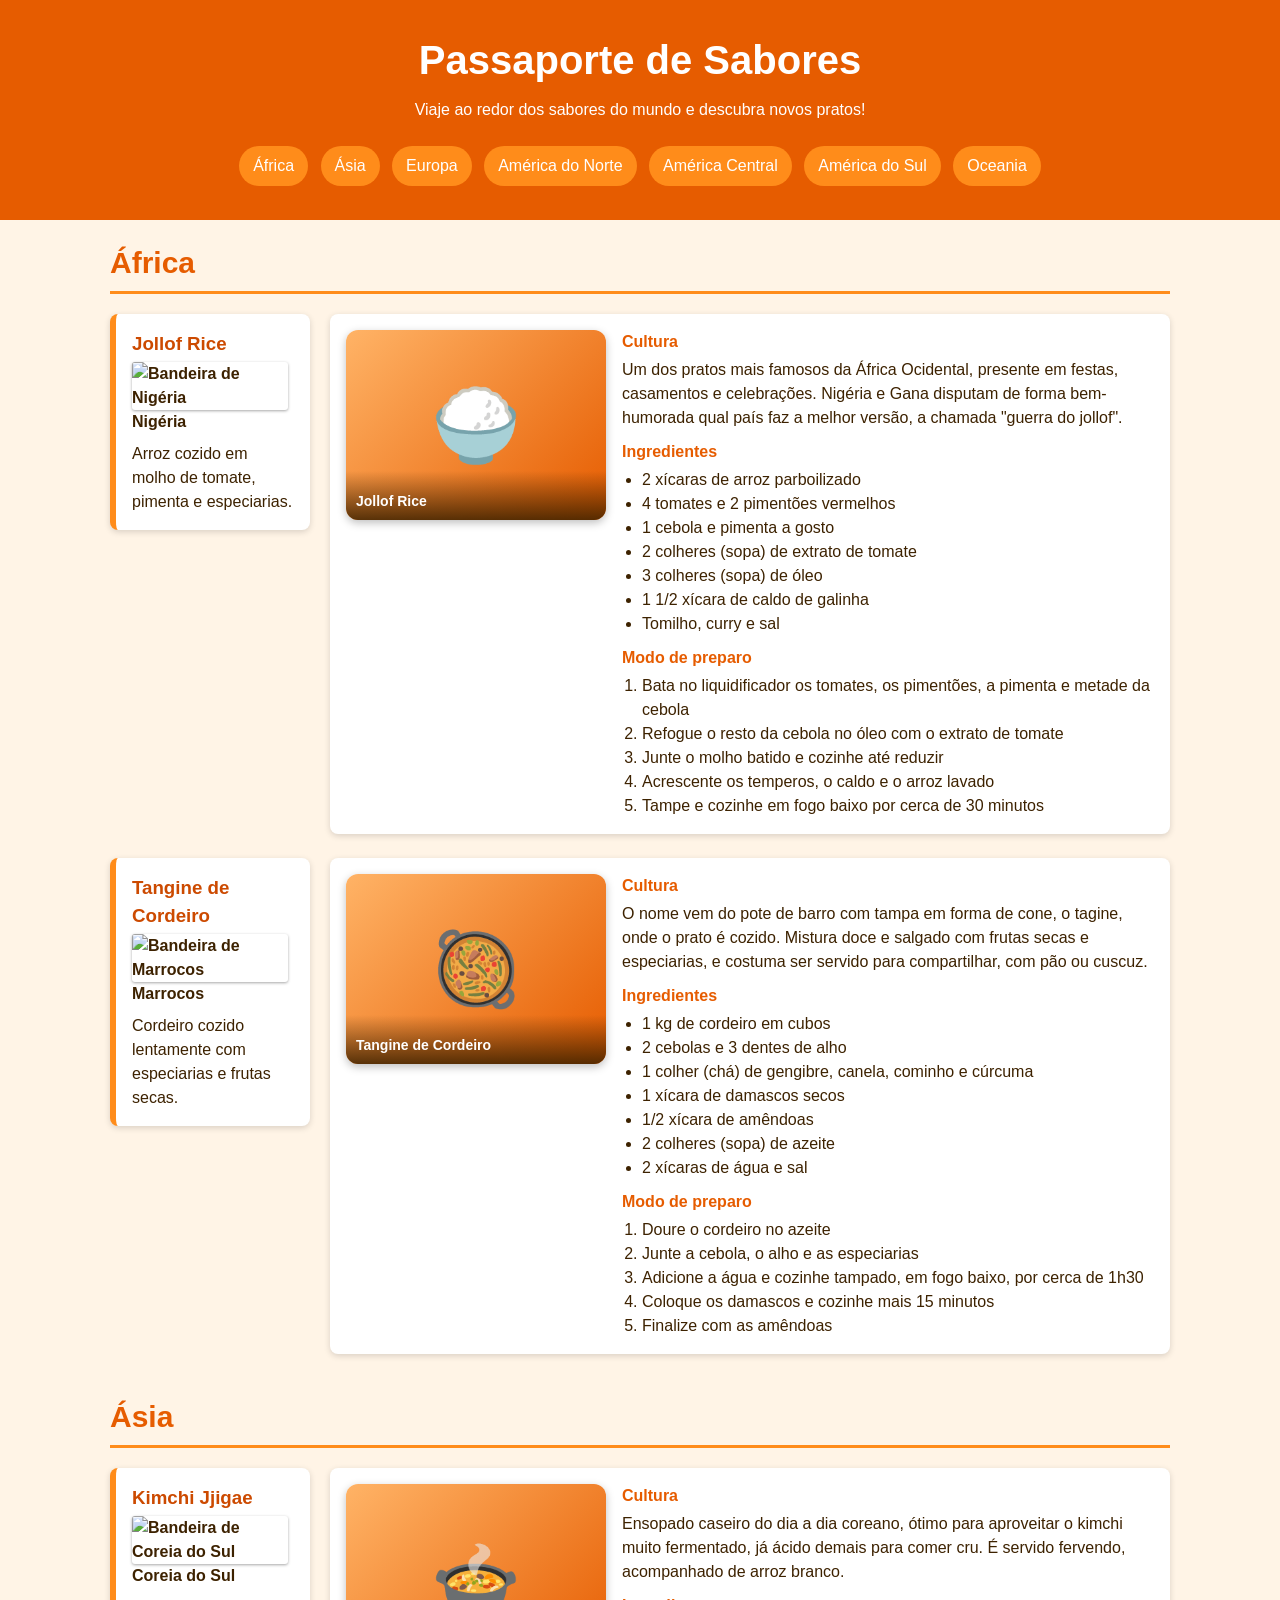
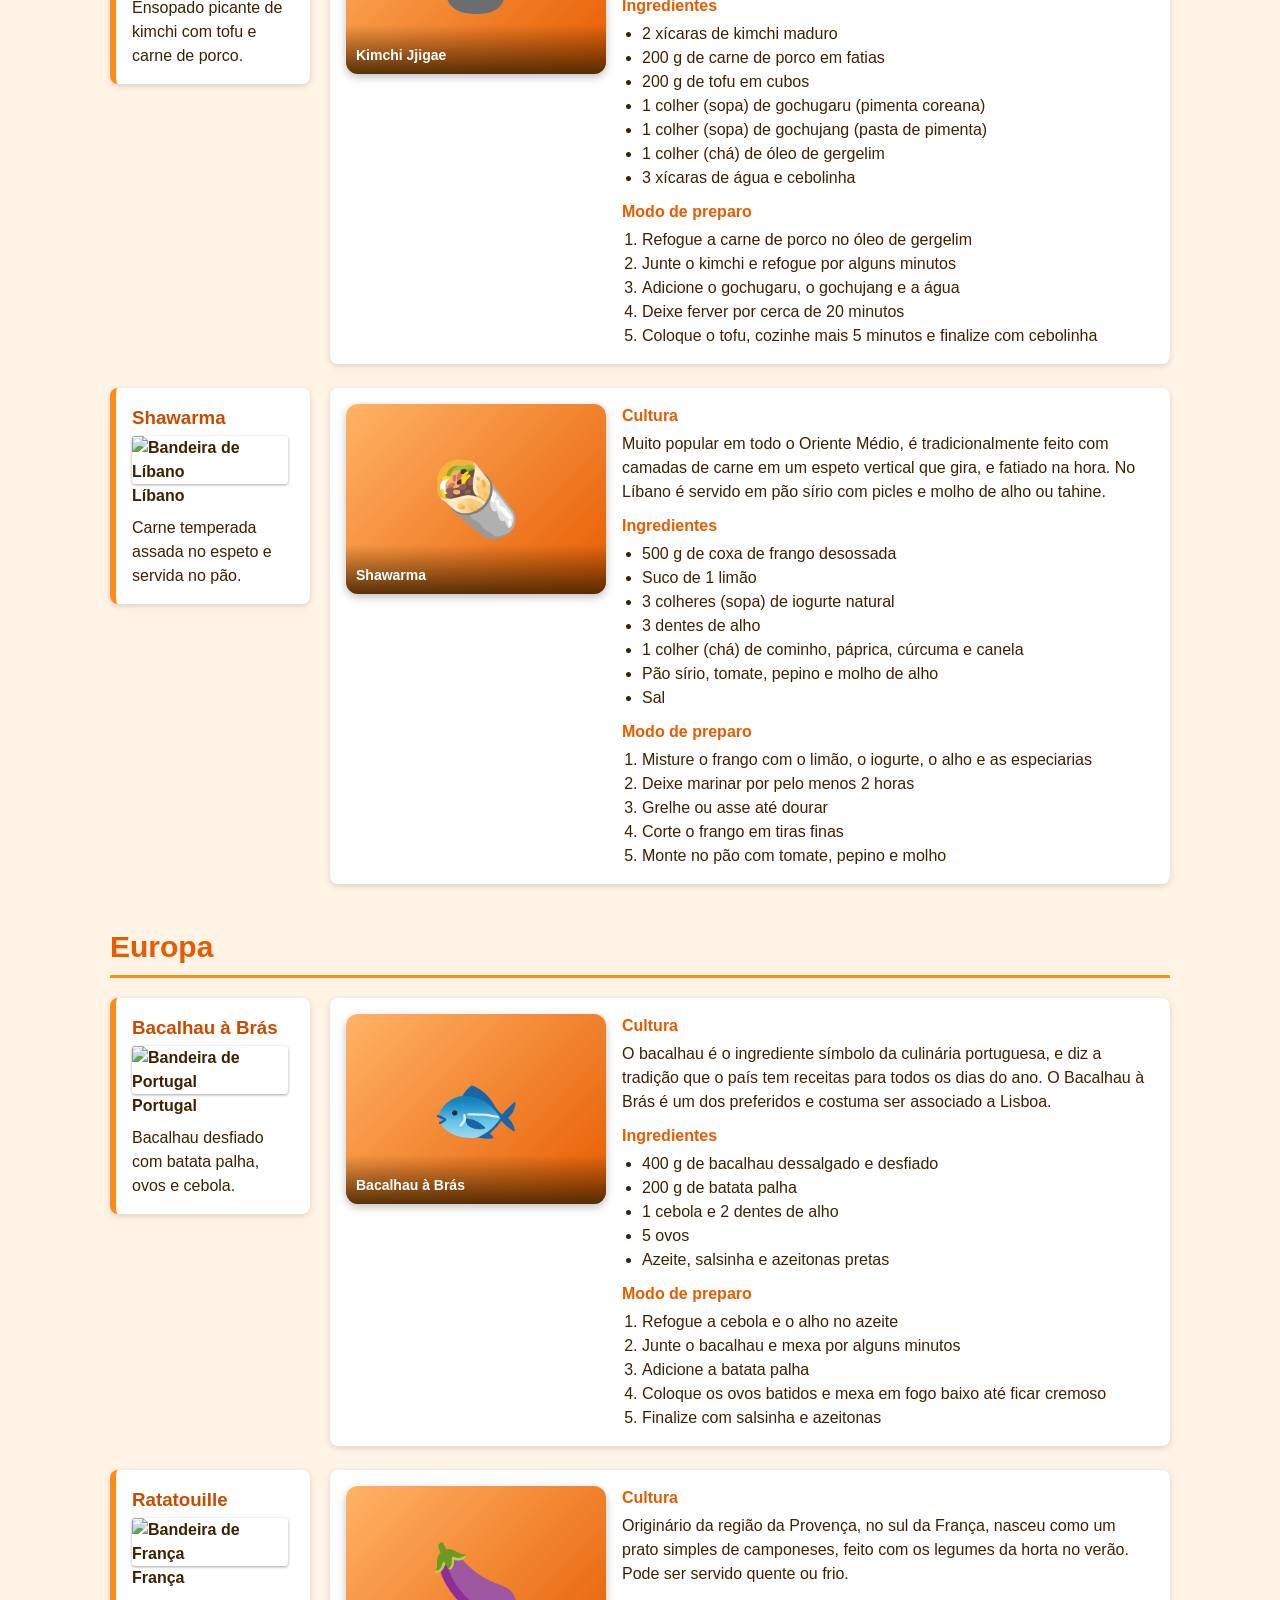
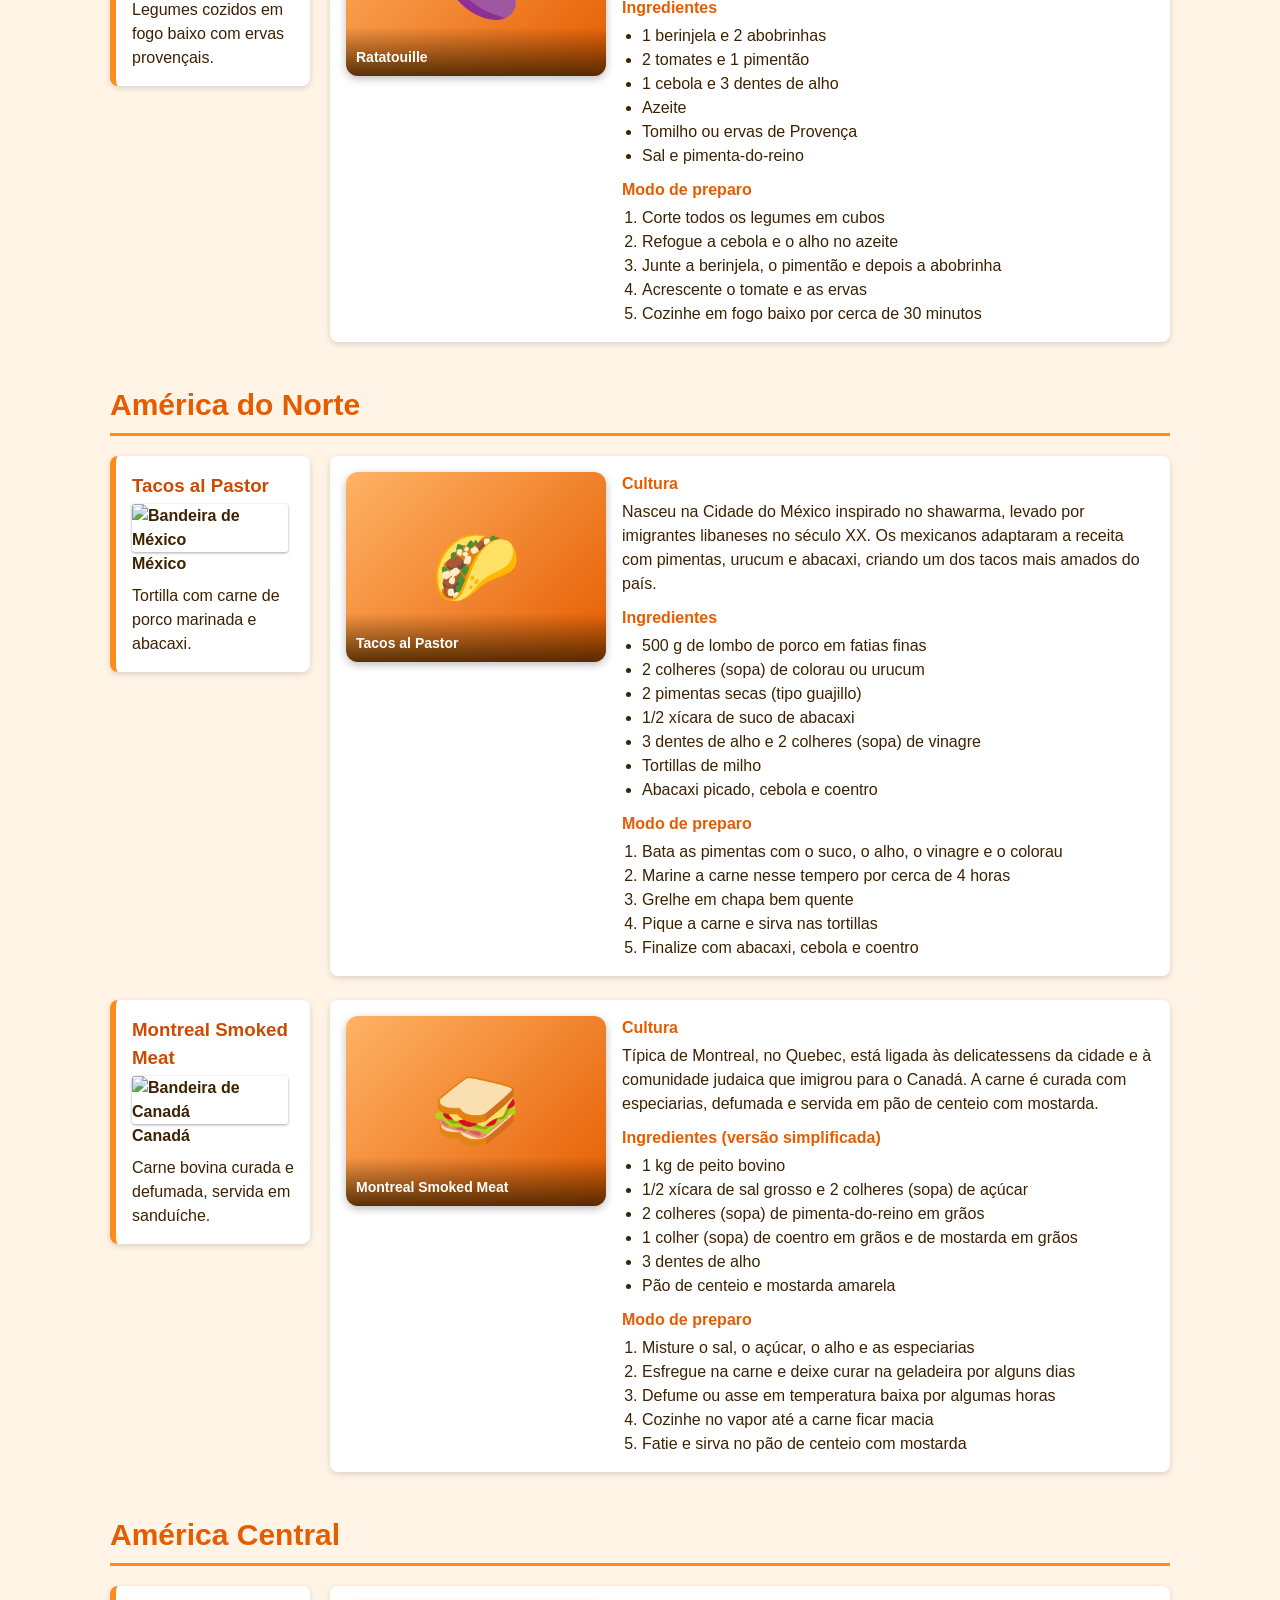
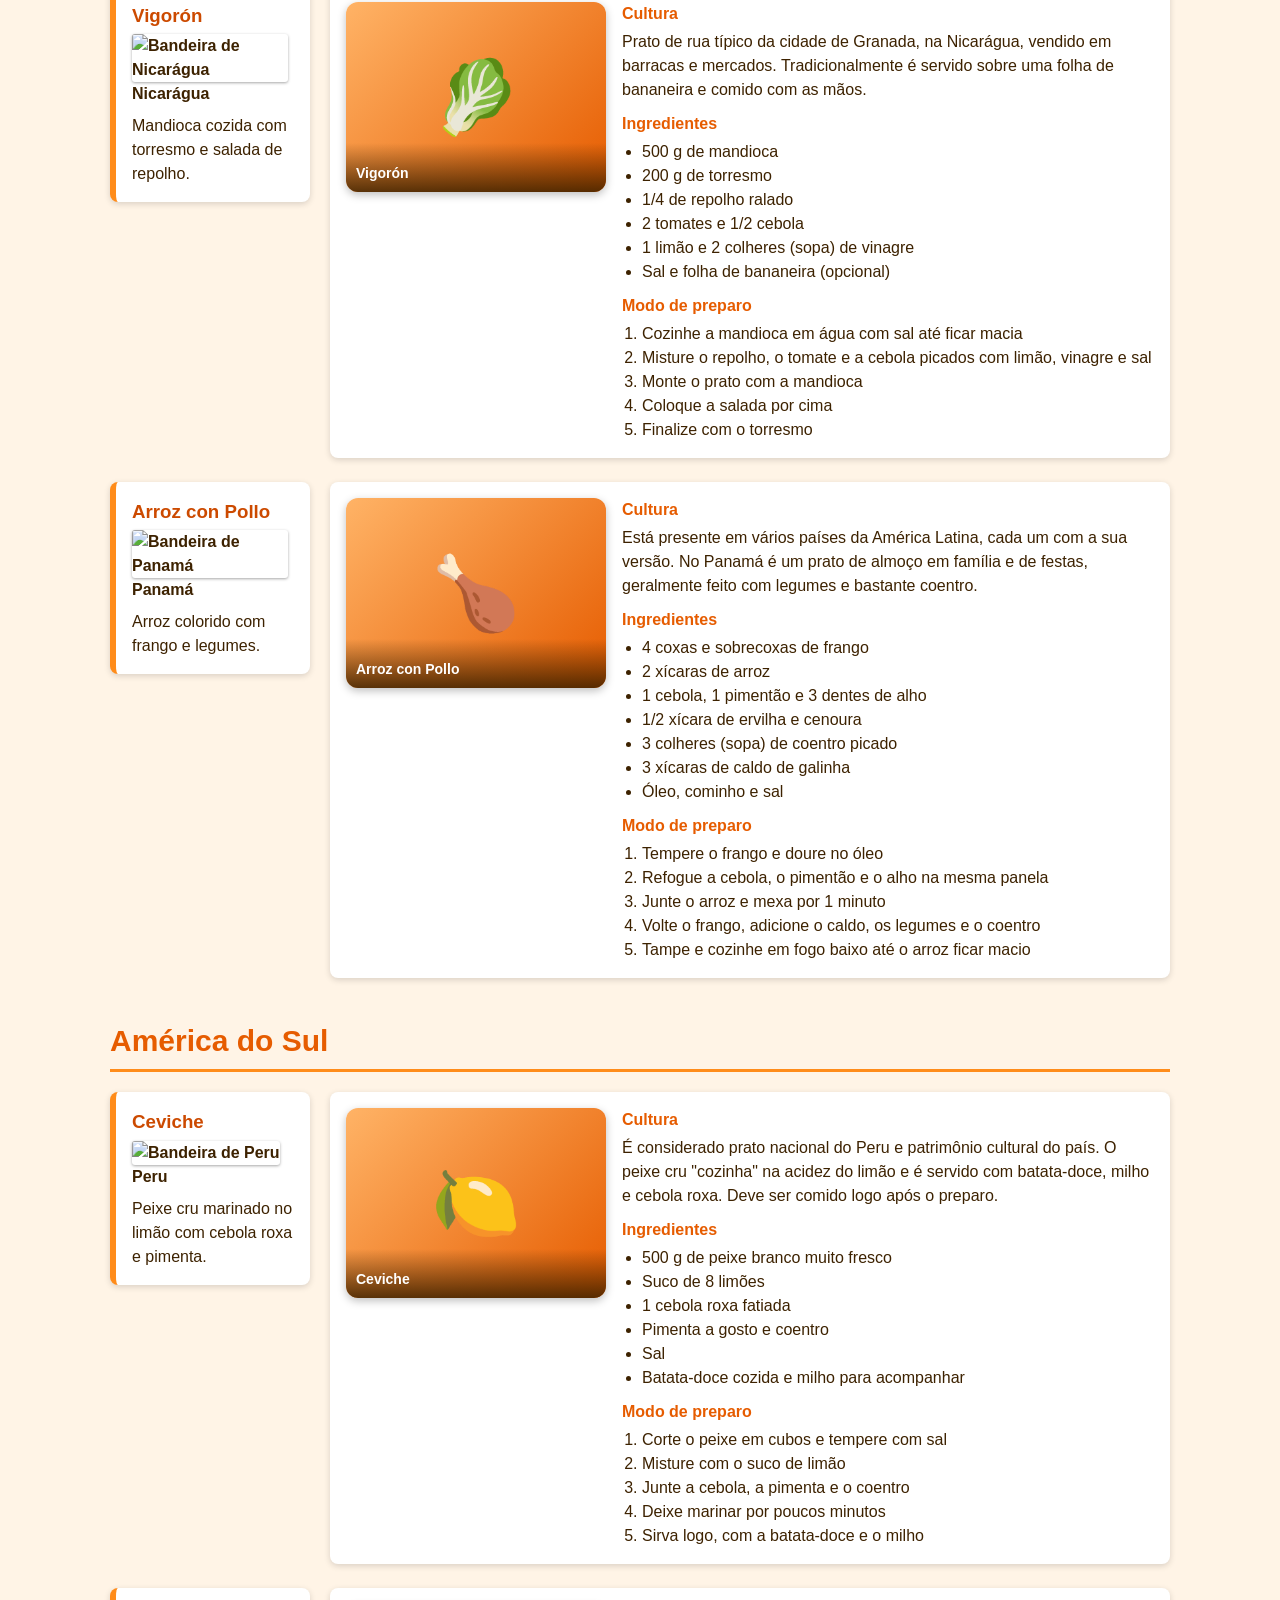
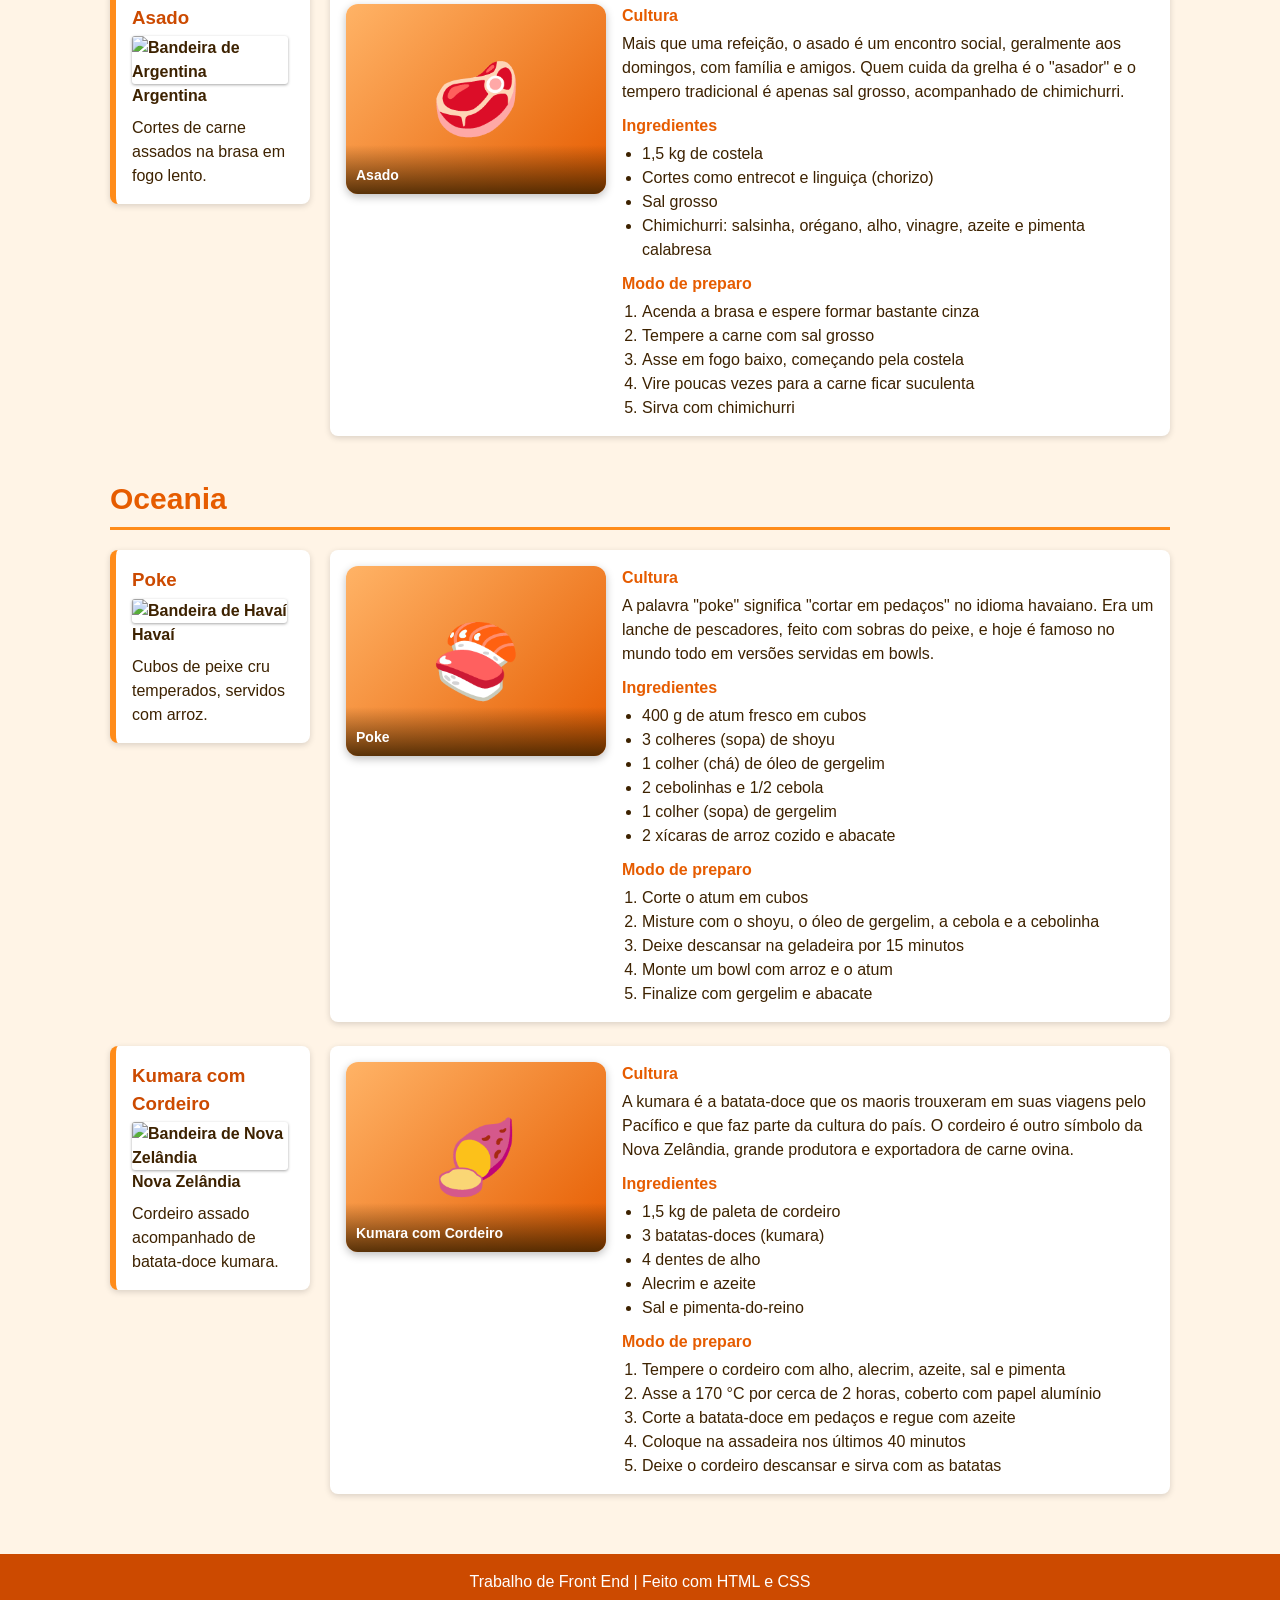
==== Versao 3/index.html @ 32f49533 "versao4" ====
<!DOCTYPE html>
<html lang="pt-br">
<head>
  <meta charset="UTF-8">
  <meta name="viewport" content="width=device-width, initial-scale=1.0">
  <title>Passaporte de Sabores</title>
  <link rel="stylesheet" href="style.css">
</head>
<body>

  <!-- CABEÇALHO -->
  <header>
    <h1>Passaporte de Sabores</h1>
    <p>Viaje ao redor dos sabores do mundo e descubra novos pratos!</p>
    <nav>
      <a href="#africa">África</a>
      <a href="#asia">Ásia</a>
      <a href="#europa">Europa</a>
      <a href="#america-norte">América do Norte</a>
      <a href="#america-central">América Central</a>
      <a href="#america-sul">América do Sul</a>
      <a href="#oceania">Oceania</a>
    </nav>
  </header>

  <main>

    <!--
      MODELO DE UM PRATO (copie e cole para criar outros):

      <div class="prato">
        <article class="card">...</article>
        <div class="detalhes">
          <figure class="imagem">...</figure>
          <div class="texto">...</div>
        </div>
      </div>

      FOTOS: salve as fotos na pasta "img" (ao lado do index.html) com o nome
      que aparece em url('img/...') de cada prato. Enquanto a foto nao existir,
      aparece o emoji do prato no lugar.
    -->

    <!-- ÁFRICA -->
    <section id="africa">
      <h2>África</h2>

      <div class="prato">
        <article class="card">
          <h3>Jollof Rice</h3>
          <p class="pais"><img class="bandeira" src="https://flagcdn.com/w80/ng.png" alt="Bandeira de Nigéria"> Nigéria</p>
          <p>Arroz cozido em molho de tomate, pimenta e especiarias.</p>
        </article>
        <div class="detalhes">
          <figure class="imagem">
            <span class="emoji">🍚</span>
            <div class="foto" style="background-image: url('img/jollof-rice.jpg');" role="img" aria-label="Foto de Jollof Rice"></div>
            <figcaption>Jollof Rice</figcaption>
          </figure>
          <div class="texto">
            <h4>Cultura</h4>
            <p>Um dos pratos mais famosos da África Ocidental, presente em festas, casamentos e celebrações. Nigéria e Gana disputam de forma bem-humorada qual país faz a melhor versão, a chamada "guerra do jollof".</p>
            <h4>Ingredientes</h4>
            <ul>
              <li>2 xícaras de arroz parboilizado</li>
              <li>4 tomates e 2 pimentões vermelhos</li>
              <li>1 cebola e pimenta a gosto</li>
              <li>2 colheres (sopa) de extrato de tomate</li>
              <li>3 colheres (sopa) de óleo</li>
              <li>1 1/2 xícara de caldo de galinha</li>
              <li>Tomilho, curry e sal</li>
            </ul>
            <h4>Modo de preparo</h4>
            <ol>
              <li>Bata no liquidificador os tomates, os pimentões, a pimenta e metade da cebola</li>
              <li>Refogue o resto da cebola no óleo com o extrato de tomate</li>
              <li>Junte o molho batido e cozinhe até reduzir</li>
              <li>Acrescente os temperos, o caldo e o arroz lavado</li>
              <li>Tampe e cozinhe em fogo baixo por cerca de 30 minutos</li>
            </ol>
          </div>
        </div>
      </div>

      <div class="prato">
        <article class="card">
          <h3>Tangine de Cordeiro</h3>
          <p class="pais"><img class="bandeira" src="https://flagcdn.com/w80/ma.png" alt="Bandeira de Marrocos"> Marrocos</p>
          <p>Cordeiro cozido lentamente com especiarias e frutas secas.</p>
        </article>
        <div class="detalhes">
          <figure class="imagem">
            <span class="emoji">🥘</span>
            <div class="foto" style="background-image: url('img/tangine-cordeiro.jpg');" role="img" aria-label="Foto de Tangine de Cordeiro"></div>
            <figcaption>Tangine de Cordeiro</figcaption>
          </figure>
          <div class="texto">
            <h4>Cultura</h4>
            <p>O nome vem do pote de barro com tampa em forma de cone, o tagine, onde o prato é cozido. Mistura doce e salgado com frutas secas e especiarias, e costuma ser servido para compartilhar, com pão ou cuscuz.</p>
            <h4>Ingredientes</h4>
            <ul>
              <li>1 kg de cordeiro em cubos</li>
              <li>2 cebolas e 3 dentes de alho</li>
              <li>1 colher (chá) de gengibre, canela, cominho e cúrcuma</li>
              <li>1 xícara de damascos secos</li>
              <li>1/2 xícara de amêndoas</li>
              <li>2 colheres (sopa) de azeite</li>
              <li>2 xícaras de água e sal</li>
            </ul>
            <h4>Modo de preparo</h4>
            <ol>
              <li>Doure o cordeiro no azeite</li>
              <li>Junte a cebola, o alho e as especiarias</li>
              <li>Adicione a água e cozinhe tampado, em fogo baixo, por cerca de 1h30</li>
              <li>Coloque os damascos e cozinhe mais 15 minutos</li>
              <li>Finalize com as amêndoas</li>
            </ol>
          </div>
        </div>
      </div>
    </section>

    <!-- ÁSIA -->
    <section id="asia">
      <h2>Ásia</h2>

      <div class="prato">
        <article class="card">
          <h3>Kimchi Jjigae</h3>
          <p class="pais"><img class="bandeira" src="https://flagcdn.com/w80/kr.png" alt="Bandeira de Coreia do Sul"> Coreia do Sul</p>
          <p>Ensopado picante de kimchi com tofu e carne de porco.</p>
        </article>
        <div class="detalhes">
          <figure class="imagem">
            <span class="emoji">🍲</span>
            <div class="foto" style="background-image: url('img/kimchi-jjigae.jpg');" role="img" aria-label="Foto de Kimchi Jjigae"></div>
            <figcaption>Kimchi Jjigae</figcaption>
          </figure>
          <div class="texto">
            <h4>Cultura</h4>
            <p>Ensopado caseiro do dia a dia coreano, ótimo para aproveitar o kimchi muito fermentado, já ácido demais para comer cru. É servido fervendo, acompanhado de arroz branco.</p>
            <h4>Ingredientes</h4>
            <ul>
              <li>2 xícaras de kimchi maduro</li>
              <li>200 g de carne de porco em fatias</li>
              <li>200 g de tofu em cubos</li>
              <li>1 colher (sopa) de gochugaru (pimenta coreana)</li>
              <li>1 colher (sopa) de gochujang (pasta de pimenta)</li>
              <li>1 colher (chá) de óleo de gergelim</li>
              <li>3 xícaras de água e cebolinha</li>
            </ul>
            <h4>Modo de preparo</h4>
            <ol>
              <li>Refogue a carne de porco no óleo de gergelim</li>
              <li>Junte o kimchi e refogue por alguns minutos</li>
              <li>Adicione o gochugaru, o gochujang e a água</li>
              <li>Deixe ferver por cerca de 20 minutos</li>
              <li>Coloque o tofu, cozinhe mais 5 minutos e finalize com cebolinha</li>
            </ol>
          </div>
        </div>
      </div>

      <div class="prato">
        <article class="card">
          <h3>Shawarma</h3>
          <p class="pais"><img class="bandeira" src="https://flagcdn.com/w80/lb.png" alt="Bandeira de Líbano"> Líbano</p>
          <p>Carne temperada assada no espeto e servida no pão.</p>
        </article>
        <div class="detalhes">
          <figure class="imagem">
            <span class="emoji">🌯</span>
            <div class="foto" style="background-image: url('img/shawarma.jpg');" role="img" aria-label="Foto de Shawarma"></div>
            <figcaption>Shawarma</figcaption>
          </figure>
          <div class="texto">
            <h4>Cultura</h4>
            <p>Muito popular em todo o Oriente Médio, é tradicionalmente feito com camadas de carne em um espeto vertical que gira, e fatiado na hora. No Líbano é servido em pão sírio com picles e molho de alho ou tahine.</p>
            <h4>Ingredientes</h4>
            <ul>
              <li>500 g de coxa de frango desossada</li>
              <li>Suco de 1 limão</li>
              <li>3 colheres (sopa) de iogurte natural</li>
              <li>3 dentes de alho</li>
              <li>1 colher (chá) de cominho, páprica, cúrcuma e canela</li>
              <li>Pão sírio, tomate, pepino e molho de alho</li>
              <li>Sal</li>
            </ul>
            <h4>Modo de preparo</h4>
            <ol>
              <li>Misture o frango com o limão, o iogurte, o alho e as especiarias</li>
              <li>Deixe marinar por pelo menos 2 horas</li>
              <li>Grelhe ou asse até dourar</li>
              <li>Corte o frango em tiras finas</li>
              <li>Monte no pão com tomate, pepino e molho</li>
            </ol>
          </div>
        </div>
      </div>
    </section>

    <!-- EUROPA -->
    <section id="europa">
      <h2>Europa</h2>

      <div class="prato">
        <article class="card">
          <h3>Bacalhau à Brás</h3>
          <p class="pais"><img class="bandeira" src="https://flagcdn.com/w80/pt.png" alt="Bandeira de Portugal"> Portugal</p>
          <p>Bacalhau desfiado com batata palha, ovos e cebola.</p>
        </article>
        <div class="detalhes">
          <figure class="imagem">
            <span class="emoji">🐟</span>
            <div class="foto" style="background-image: url('img/bacalhau-a-bras.jpg');" role="img" aria-label="Foto de Bacalhau à Brás"></div>
            <figcaption>Bacalhau à Brás</figcaption>
          </figure>
          <div class="texto">
            <h4>Cultura</h4>
            <p>O bacalhau é o ingrediente símbolo da culinária portuguesa, e diz a tradição que o país tem receitas para todos os dias do ano. O Bacalhau à Brás é um dos preferidos e costuma ser associado a Lisboa.</p>
            <h4>Ingredientes</h4>
            <ul>
              <li>400 g de bacalhau dessalgado e desfiado</li>
              <li>200 g de batata palha</li>
              <li>1 cebola e 2 dentes de alho</li>
              <li>5 ovos</li>
              <li>Azeite, salsinha e azeitonas pretas</li>
            </ul>
            <h4>Modo de preparo</h4>
            <ol>
              <li>Refogue a cebola e o alho no azeite</li>
              <li>Junte o bacalhau e mexa por alguns minutos</li>
              <li>Adicione a batata palha</li>
              <li>Coloque os ovos batidos e mexa em fogo baixo até ficar cremoso</li>
              <li>Finalize com salsinha e azeitonas</li>
            </ol>
          </div>
        </div>
      </div>

      <div class="prato">
        <article class="card">
          <h3>Ratatouille</h3>
          <p class="pais"><img class="bandeira" src="https://flagcdn.com/w80/fr.png" alt="Bandeira de França"> França</p>
          <p>Legumes cozidos em fogo baixo com ervas provençais.</p>
        </article>
        <div class="detalhes">
          <figure class="imagem">
            <span class="emoji">🍆</span>
            <div class="foto" style="background-image: url('img/ratatouille.jpg');" role="img" aria-label="Foto de Ratatouille"></div>
            <figcaption>Ratatouille</figcaption>
          </figure>
          <div class="texto">
            <h4>Cultura</h4>
            <p>Originário da região da Provença, no sul da França, nasceu como um prato simples de camponeses, feito com os legumes da horta no verão. Pode ser servido quente ou frio.</p>
            <h4>Ingredientes</h4>
            <ul>
              <li>1 berinjela e 2 abobrinhas</li>
              <li>2 tomates e 1 pimentão</li>
              <li>1 cebola e 3 dentes de alho</li>
              <li>Azeite</li>
              <li>Tomilho ou ervas de Provença</li>
              <li>Sal e pimenta-do-reino</li>
            </ul>
            <h4>Modo de preparo</h4>
            <ol>
              <li>Corte todos os legumes em cubos</li>
              <li>Refogue a cebola e o alho no azeite</li>
              <li>Junte a berinjela, o pimentão e depois a abobrinha</li>
              <li>Acrescente o tomate e as ervas</li>
              <li>Cozinhe em fogo baixo por cerca de 30 minutos</li>
            </ol>
          </div>
        </div>
      </div>
    </section>

    <!-- AMÉRICA DO NORTE -->
    <section id="america-norte">
      <h2>América do Norte</h2>

      <div class="prato">
        <article class="card">
          <h3>Tacos al Pastor</h3>
          <p class="pais"><img class="bandeira" src="https://flagcdn.com/w80/mx.png" alt="Bandeira de México"> México</p>
          <p>Tortilla com carne de porco marinada e abacaxi.</p>
        </article>
        <div class="detalhes">
          <figure class="imagem">
            <span class="emoji">🌮</span>
            <div class="foto" style="background-image: url('img/tacos-al-pastor.jpg');" role="img" aria-label="Foto de Tacos al Pastor"></div>
            <figcaption>Tacos al Pastor</figcaption>
          </figure>
          <div class="texto">
            <h4>Cultura</h4>
            <p>Nasceu na Cidade do México inspirado no shawarma, levado por imigrantes libaneses no século XX. Os mexicanos adaptaram a receita com pimentas, urucum e abacaxi, criando um dos tacos mais amados do país.</p>
            <h4>Ingredientes</h4>
            <ul>
              <li>500 g de lombo de porco em fatias finas</li>
              <li>2 colheres (sopa) de colorau ou urucum</li>
              <li>2 pimentas secas (tipo guajillo)</li>
              <li>1/2 xícara de suco de abacaxi</li>
              <li>3 dentes de alho e 2 colheres (sopa) de vinagre</li>
              <li>Tortillas de milho</li>
              <li>Abacaxi picado, cebola e coentro</li>
            </ul>
            <h4>Modo de preparo</h4>
            <ol>
              <li>Bata as pimentas com o suco, o alho, o vinagre e o colorau</li>
              <li>Marine a carne nesse tempero por cerca de 4 horas</li>
              <li>Grelhe em chapa bem quente</li>
              <li>Pique a carne e sirva nas tortillas</li>
              <li>Finalize com abacaxi, cebola e coentro</li>
            </ol>
          </div>
        </div>
      </div>

      <div class="prato">
        <article class="card">
          <h3>Montreal Smoked Meat</h3>
          <p class="pais"><img class="bandeira" src="https://flagcdn.com/w80/ca.png" alt="Bandeira de Canadá"> Canadá</p>
          <p>Carne bovina curada e defumada, servida em sanduíche.</p>
        </article>
        <div class="detalhes">
          <figure class="imagem">
            <span class="emoji">🥪</span>
            <div class="foto" style="background-image: url('img/montreal-smoked-meat.jpg');" role="img" aria-label="Foto de Montreal Smoked Meat"></div>
            <figcaption>Montreal Smoked Meat</figcaption>
          </figure>
          <div class="texto">
            <h4>Cultura</h4>
            <p>Típica de Montreal, no Quebec, está ligada às delicatessens da cidade e à comunidade judaica que imigrou para o Canadá. A carne é curada com especiarias, defumada e servida em pão de centeio com mostarda.</p>
            <h4>Ingredientes (versão simplificada)</h4>
            <ul>
              <li>1 kg de peito bovino</li>
              <li>1/2 xícara de sal grosso e 2 colheres (sopa) de açúcar</li>
              <li>2 colheres (sopa) de pimenta-do-reino em grãos</li>
              <li>1 colher (sopa) de coentro em grãos e de mostarda em grãos</li>
              <li>3 dentes de alho</li>
              <li>Pão de centeio e mostarda amarela</li>
            </ul>
            <h4>Modo de preparo</h4>
            <ol>
              <li>Misture o sal, o açúcar, o alho e as especiarias</li>
              <li>Esfregue na carne e deixe curar na geladeira por alguns dias</li>
              <li>Defume ou asse em temperatura baixa por algumas horas</li>
              <li>Cozinhe no vapor até a carne ficar macia</li>
              <li>Fatie e sirva no pão de centeio com mostarda</li>
            </ol>
          </div>
        </div>
      </div>
    </section>

    <!-- AMÉRICA CENTRAL -->
    <section id="america-central">
      <h2>América Central</h2>

      <div class="prato">
        <article class="card">
          <h3>Vigorón</h3>
          <p class="pais"><img class="bandeira" src="https://flagcdn.com/w80/ni.png" alt="Bandeira de Nicarágua"> Nicarágua</p>
          <p>Mandioca cozida com torresmo e salada de repolho.</p>
        </article>
        <div class="detalhes">
          <figure class="imagem">
            <span class="emoji">🥬</span>
            <div class="foto" style="background-image: url('img/vigoron.jpg');" role="img" aria-label="Foto de Vigorón"></div>
            <figcaption>Vigorón</figcaption>
          </figure>
          <div class="texto">
            <h4>Cultura</h4>
            <p>Prato de rua típico da cidade de Granada, na Nicarágua, vendido em barracas e mercados. Tradicionalmente é servido sobre uma folha de bananeira e comido com as mãos.</p>
            <h4>Ingredientes</h4>
            <ul>
              <li>500 g de mandioca</li>
              <li>200 g de torresmo</li>
              <li>1/4 de repolho ralado</li>
              <li>2 tomates e 1/2 cebola</li>
              <li>1 limão e 2 colheres (sopa) de vinagre</li>
              <li>Sal e folha de bananeira (opcional)</li>
            </ul>
            <h4>Modo de preparo</h4>
            <ol>
              <li>Cozinhe a mandioca em água com sal até ficar macia</li>
              <li>Misture o repolho, o tomate e a cebola picados com limão, vinagre e sal</li>
              <li>Monte o prato com a mandioca</li>
              <li>Coloque a salada por cima</li>
              <li>Finalize com o torresmo</li>
            </ol>
          </div>
        </div>
      </div>

      <div class="prato">
        <article class="card">
          <h3>Arroz con Pollo</h3>
          <p class="pais"><img class="bandeira" src="https://flagcdn.com/w80/pa.png" alt="Bandeira de Panamá"> Panamá</p>
          <p>Arroz colorido com frango e legumes.</p>
        </article>
        <div class="detalhes">
          <figure class="imagem">
            <span class="emoji">🍗</span>
            <div class="foto" style="background-image: url('img/arroz-con-pollo.jpg');" role="img" aria-label="Foto de Arroz con Pollo"></div>
            <figcaption>Arroz con Pollo</figcaption>
          </figure>
          <div class="texto">
            <h4>Cultura</h4>
            <p>Está presente em vários países da América Latina, cada um com a sua versão. No Panamá é um prato de almoço em família e de festas, geralmente feito com legumes e bastante coentro.</p>
            <h4>Ingredientes</h4>
            <ul>
              <li>4 coxas e sobrecoxas de frango</li>
              <li>2 xícaras de arroz</li>
              <li>1 cebola, 1 pimentão e 3 dentes de alho</li>
              <li>1/2 xícara de ervilha e cenoura</li>
              <li>3 colheres (sopa) de coentro picado</li>
              <li>3 xícaras de caldo de galinha</li>
              <li>Óleo, cominho e sal</li>
            </ul>
            <h4>Modo de preparo</h4>
            <ol>
              <li>Tempere o frango e doure no óleo</li>
              <li>Refogue a cebola, o pimentão e o alho na mesma panela</li>
              <li>Junte o arroz e mexa por 1 minuto</li>
              <li>Volte o frango, adicione o caldo, os legumes e o coentro</li>
              <li>Tampe e cozinhe em fogo baixo até o arroz ficar macio</li>
            </ol>
          </div>
        </div>
      </div>
    </section>

    <!-- AMÉRICA DO SUL -->
    <section id="america-sul">
      <h2>América do Sul</h2>

      <div class="prato">
        <article class="card">
          <h3>Ceviche</h3>
          <p class="pais"><img class="bandeira" src="https://flagcdn.com/w80/pe.png" alt="Bandeira de Peru"> Peru</p>
          <p>Peixe cru marinado no limão com cebola roxa e pimenta.</p>
        </article>
        <div class="detalhes">
          <figure class="imagem">
            <span class="emoji">🍋</span>
            <div class="foto" style="background-image: url('img/ceviche.jpg');" role="img" aria-label="Foto de Ceviche"></div>
            <figcaption>Ceviche</figcaption>
          </figure>
          <div class="texto">
            <h4>Cultura</h4>
            <p>É considerado prato nacional do Peru e patrimônio cultural do país. O peixe cru "cozinha" na acidez do limão e é servido com batata-doce, milho e cebola roxa. Deve ser comido logo após o preparo.</p>
            <h4>Ingredientes</h4>
            <ul>
              <li>500 g de peixe branco muito fresco</li>
              <li>Suco de 8 limões</li>
              <li>1 cebola roxa fatiada</li>
              <li>Pimenta a gosto e coentro</li>
              <li>Sal</li>
              <li>Batata-doce cozida e milho para acompanhar</li>
            </ul>
            <h4>Modo de preparo</h4>
            <ol>
              <li>Corte o peixe em cubos e tempere com sal</li>
              <li>Misture com o suco de limão</li>
              <li>Junte a cebola, a pimenta e o coentro</li>
              <li>Deixe marinar por poucos minutos</li>
              <li>Sirva logo, com a batata-doce e o milho</li>
            </ol>
          </div>
        </div>
      </div>

      <div class="prato">
        <article class="card">
          <h3>Asado</h3>
          <p class="pais"><img class="bandeira" src="https://flagcdn.com/w80/ar.png" alt="Bandeira de Argentina"> Argentina</p>
          <p>Cortes de carne assados na brasa em fogo lento.</p>
        </article>
        <div class="detalhes">
          <figure class="imagem">
            <span class="emoji">🥩</span>
            <div class="foto" style="background-image: url('img/asado.jpg');" role="img" aria-label="Foto de Asado"></div>
            <figcaption>Asado</figcaption>
          </figure>
          <div class="texto">
            <h4>Cultura</h4>
            <p>Mais que uma refeição, o asado é um encontro social, geralmente aos domingos, com família e amigos. Quem cuida da grelha é o "asador" e o tempero tradicional é apenas sal grosso, acompanhado de chimichurri.</p>
            <h4>Ingredientes</h4>
            <ul>
              <li>1,5 kg de costela</li>
              <li>Cortes como entrecot e linguiça (chorizo)</li>
              <li>Sal grosso</li>
              <li>Chimichurri: salsinha, orégano, alho, vinagre, azeite e pimenta calabresa</li>
            </ul>
            <h4>Modo de preparo</h4>
            <ol>
              <li>Acenda a brasa e espere formar bastante cinza</li>
              <li>Tempere a carne com sal grosso</li>
              <li>Asse em fogo baixo, começando pela costela</li>
              <li>Vire poucas vezes para a carne ficar suculenta</li>
              <li>Sirva com chimichurri</li>
            </ol>
          </div>
        </div>
      </div>
    </section>

    <!-- OCEANIA -->
    <section id="oceania">
      <h2>Oceania</h2>

      <div class="prato">
        <article class="card">
          <h3>Poke</h3>
          <p class="pais"><img class="bandeira" src="https://flagcdn.com/w80/us-hi.png" alt="Bandeira de Havaí"> Havaí</p>
          <p>Cubos de peixe cru temperados, servidos com arroz.</p>
        </article>
        <div class="detalhes">
          <figure class="imagem">
            <span class="emoji">🍣</span>
            <div class="foto" style="background-image: url('img/poke.jpg');" role="img" aria-label="Foto de Poke"></div>
            <figcaption>Poke</figcaption>
          </figure>
          <div class="texto">
            <h4>Cultura</h4>
            <p>A palavra "poke" significa "cortar em pedaços" no idioma havaiano. Era um lanche de pescadores, feito com sobras do peixe, e hoje é famoso no mundo todo em versões servidas em bowls.</p>
            <h4>Ingredientes</h4>
            <ul>
              <li>400 g de atum fresco em cubos</li>
              <li>3 colheres (sopa) de shoyu</li>
              <li>1 colher (chá) de óleo de gergelim</li>
              <li>2 cebolinhas e 1/2 cebola</li>
              <li>1 colher (sopa) de gergelim</li>
              <li>2 xícaras de arroz cozido e abacate</li>
            </ul>
            <h4>Modo de preparo</h4>
            <ol>
              <li>Corte o atum em cubos</li>
              <li>Misture com o shoyu, o óleo de gergelim, a cebola e a cebolinha</li>
              <li>Deixe descansar na geladeira por 15 minutos</li>
              <li>Monte um bowl com arroz e o atum</li>
              <li>Finalize com gergelim e abacate</li>
            </ol>
          </div>
        </div>
      </div>

      <div class="prato">
        <article class="card">
          <h3>Kumara com Cordeiro</h3>
          <p class="pais"><img class="bandeira" src="https://flagcdn.com/w80/nz.png" alt="Bandeira de Nova Zelândia"> Nova Zelândia</p>
          <p>Cordeiro assado acompanhado de batata-doce kumara.</p>
        </article>
        <div class="detalhes">
          <figure class="imagem">
            <span class="emoji">🍠</span>
            <div class="foto" style="background-image: url('img/kumara-cordeiro.jpg');" role="img" aria-label="Foto de Kumara com Cordeiro"></div>
            <figcaption>Kumara com Cordeiro</figcaption>
          </figure>
          <div class="texto">
            <h4>Cultura</h4>
            <p>A kumara é a batata-doce que os maoris trouxeram em suas viagens pelo Pacífico e que faz parte da cultura do país. O cordeiro é outro símbolo da Nova Zelândia, grande produtora e exportadora de carne ovina.</p>
            <h4>Ingredientes</h4>
            <ul>
              <li>1,5 kg de paleta de cordeiro</li>
              <li>3 batatas-doces (kumara)</li>
              <li>4 dentes de alho</li>
              <li>Alecrim e azeite</li>
              <li>Sal e pimenta-do-reino</li>
            </ul>
            <h4>Modo de preparo</h4>
            <ol>
              <li>Tempere o cordeiro com alho, alecrim, azeite, sal e pimenta</li>
              <li>Asse a 170 °C por cerca de 2 horas, coberto com papel alumínio</li>
              <li>Corte a batata-doce em pedaços e regue com azeite</li>
              <li>Coloque na assadeira nos últimos 40 minutos</li>
              <li>Deixe o cordeiro descansar e sirva com as batatas</li>
            </ol>
          </div>
        </div>
      </div>
    </section>

  </main>

  <!-- RODAPÉ -->
  <footer>
    <p>Trabalho de Front End | Feito com HTML e CSS</p>
  </footer>

</body>
</html>
---- Versao 3/style.css ----
/* ===== RESET BÁSICO ===== */
* {
  margin: 0;
  padding: 0;
  box-sizing: border-box;
}

/* ===== CORPO ===== */
body {
  font-family: Arial, sans-serif;
  background-color: #fff4e6;
  color: #3d2200;
  line-height: 1.5;
}

/* ===== CABEÇALHO ===== */
header {
  background-color: #e65c00;
  color: white;
  text-align: center;
  padding: 30px 20px;
}

header h1 {
  font-size: 40px;
  margin-bottom: 8px;
}

header p {
  margin-bottom: 20px;
}

/* ===== MENU ===== */
nav a {
  display: inline-block;
  color: white;
  text-decoration: none;
  background-color: #ff8c1a;
  padding: 8px 14px;
  margin: 4px;
  border-radius: 20px;
}

nav a:hover {
  background-color: #ffb366;
  color: #3d2200;
}

/* ===== SEÇÕES ===== */
main {
  max-width: 1100px;
  margin: 0 auto;
  padding: 20px;
}

section {
  margin-bottom: 40px;
}

section h2 {
  color: #e65c00;
  font-size: 30px;
  border-bottom: 3px solid #ff8c1a;
  padding-bottom: 6px;
  margin-bottom: 20px;
}

/* ===== PRATO (card + detalhes lado a lado) ===== */
.prato {
  display: flex;
  flex-wrap: wrap;
  align-items: flex-start;
  gap: 20px;
  margin-bottom: 24px;
}

/* ===== CARD ===== */
.card {
  background-color: white;
  border-left: 6px solid #ff8c1a;
  border-radius: 8px;
  padding: 16px;
  width: 200px;
  box-shadow: 0 2px 6px rgba(0, 0, 0, 0.15);
}

.card:hover {
  background-color: #ffe0c2;
}

.card h3 {
  color: #cc4a00;
  margin-bottom: 4px;
}

.pais {
  font-weight: bold;
  margin-bottom: 8px;
}

/* ===== DETALHES (ao lado do card) ===== */
.detalhes {
  flex: 1;
  min-width: 300px;
  display: flex;
  flex-wrap: wrap;
  gap: 16px;
  background-color: white;
  border-radius: 8px;
  padding: 16px;
  box-shadow: 0 2px 6px rgba(0, 0, 0, 0.15);
}

/* Bandeira do pais (ao lado do nome) */
.bandeira {
  width: 32px;
  height: auto;
  vertical-align: middle;
  margin-right: 6px;
  border-radius: 3px;
  box-shadow: 0 1px 3px rgba(0, 0, 0, 0.35);
}

/* Imagem do prato: foto por cima, emoji laranja de reserva por baixo */
.imagem {
  position: relative;
  width: 260px;
  height: 190px;
  border-radius: 12px;
  overflow: hidden;
  background: linear-gradient(135deg, #ffb366, #e65c00);
  box-shadow: 0 3px 8px rgba(0, 0, 0, 0.25);
  display: flex;
  align-items: center;
  justify-content: center;
}

.imagem .emoji {
  font-size: 72px;
}

.imagem .foto {
  position: absolute;
  top: 0;
  left: 0;
  width: 100%;
  height: 100%;
  background-size: cover;
  background-position: center;
}

.imagem figcaption {
  position: absolute;
  bottom: 0;
  left: 0;
  width: 100%;
  padding: 20px 10px 8px;
  color: white;
  font-weight: bold;
  font-size: 14px;
  background: linear-gradient(transparent, rgba(61, 34, 0, 0.85));
}

.texto {
  flex: 1;
  min-width: 240px;
}

.texto h4 {
  color: #e65c00;
  margin-top: 10px;
  margin-bottom: 4px;
}

.texto h4:first-child {
  margin-top: 0;
}

.texto ul,
.texto ol {
  padding-left: 20px;
}

/* ===== RODAPÉ ===== */
footer {
  background-color: #cc4a00;
  color: white;
  text-align: center;
  padding: 16px;
}
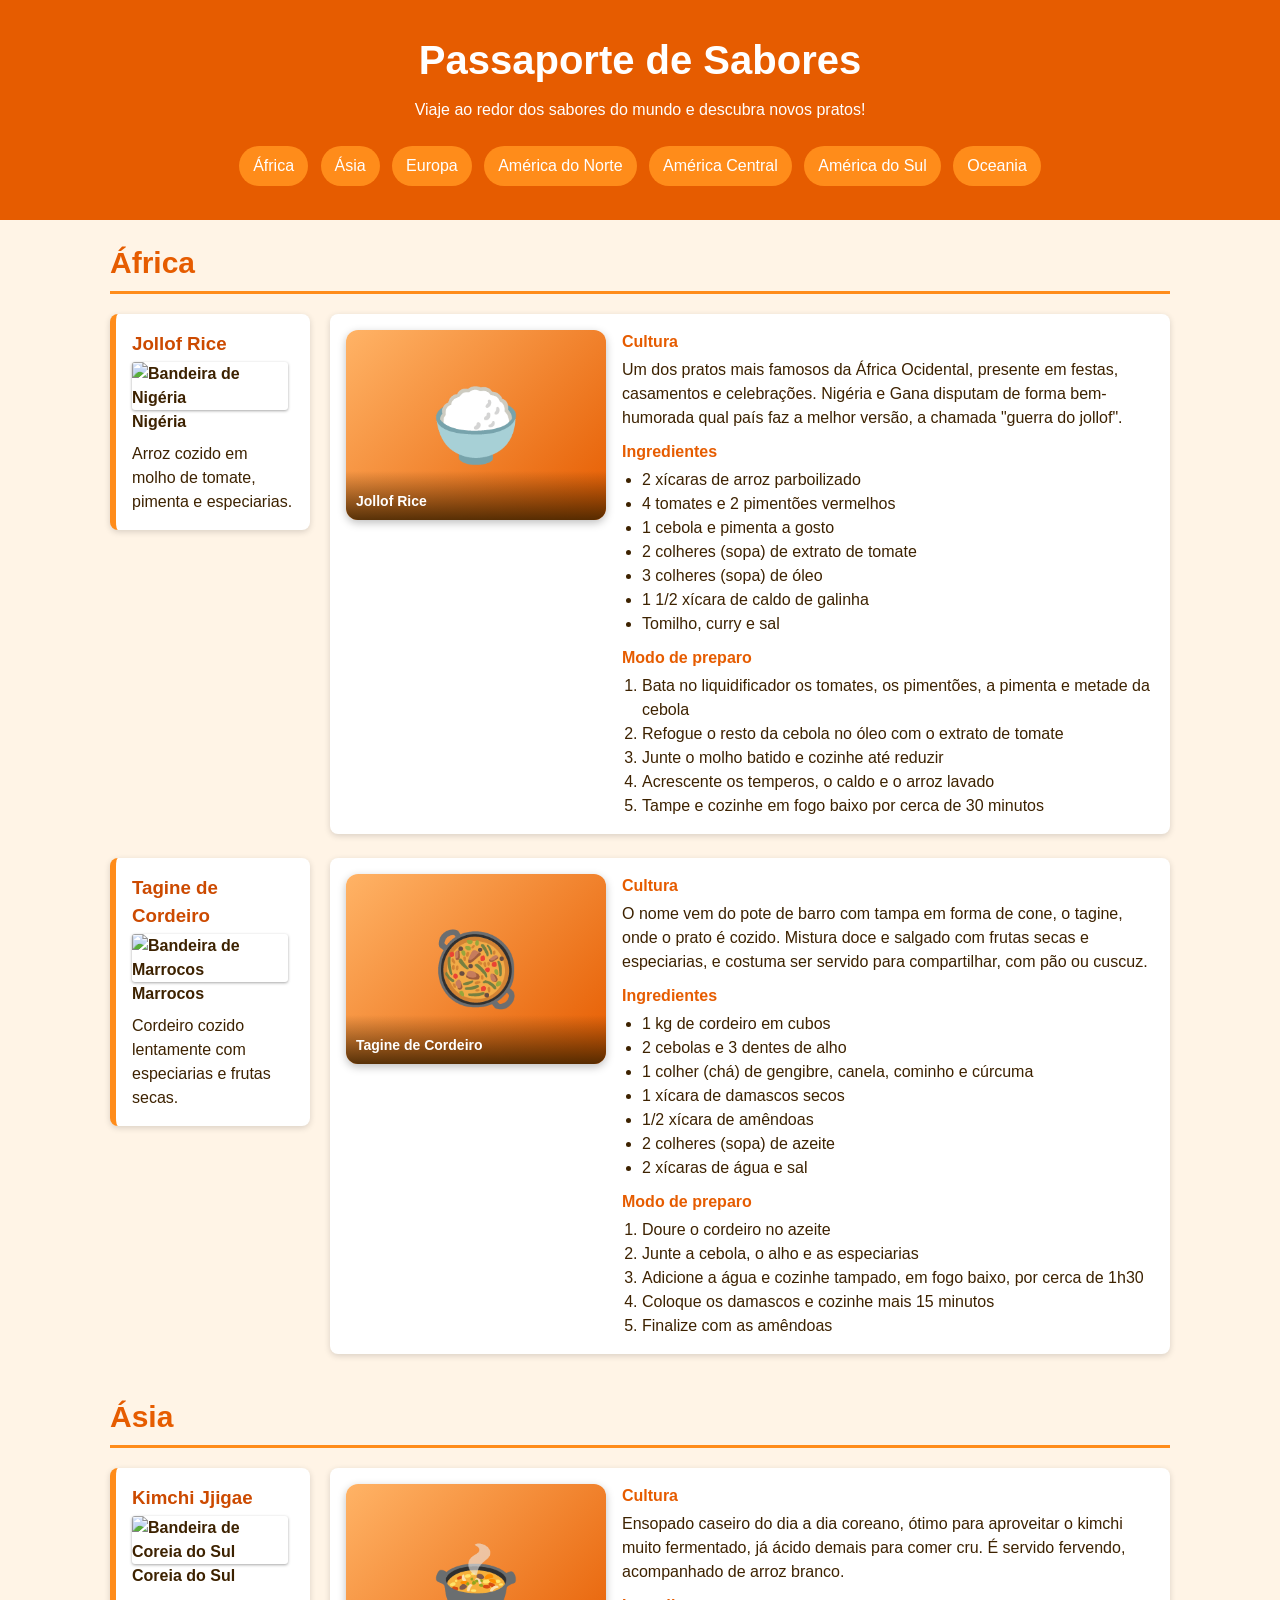
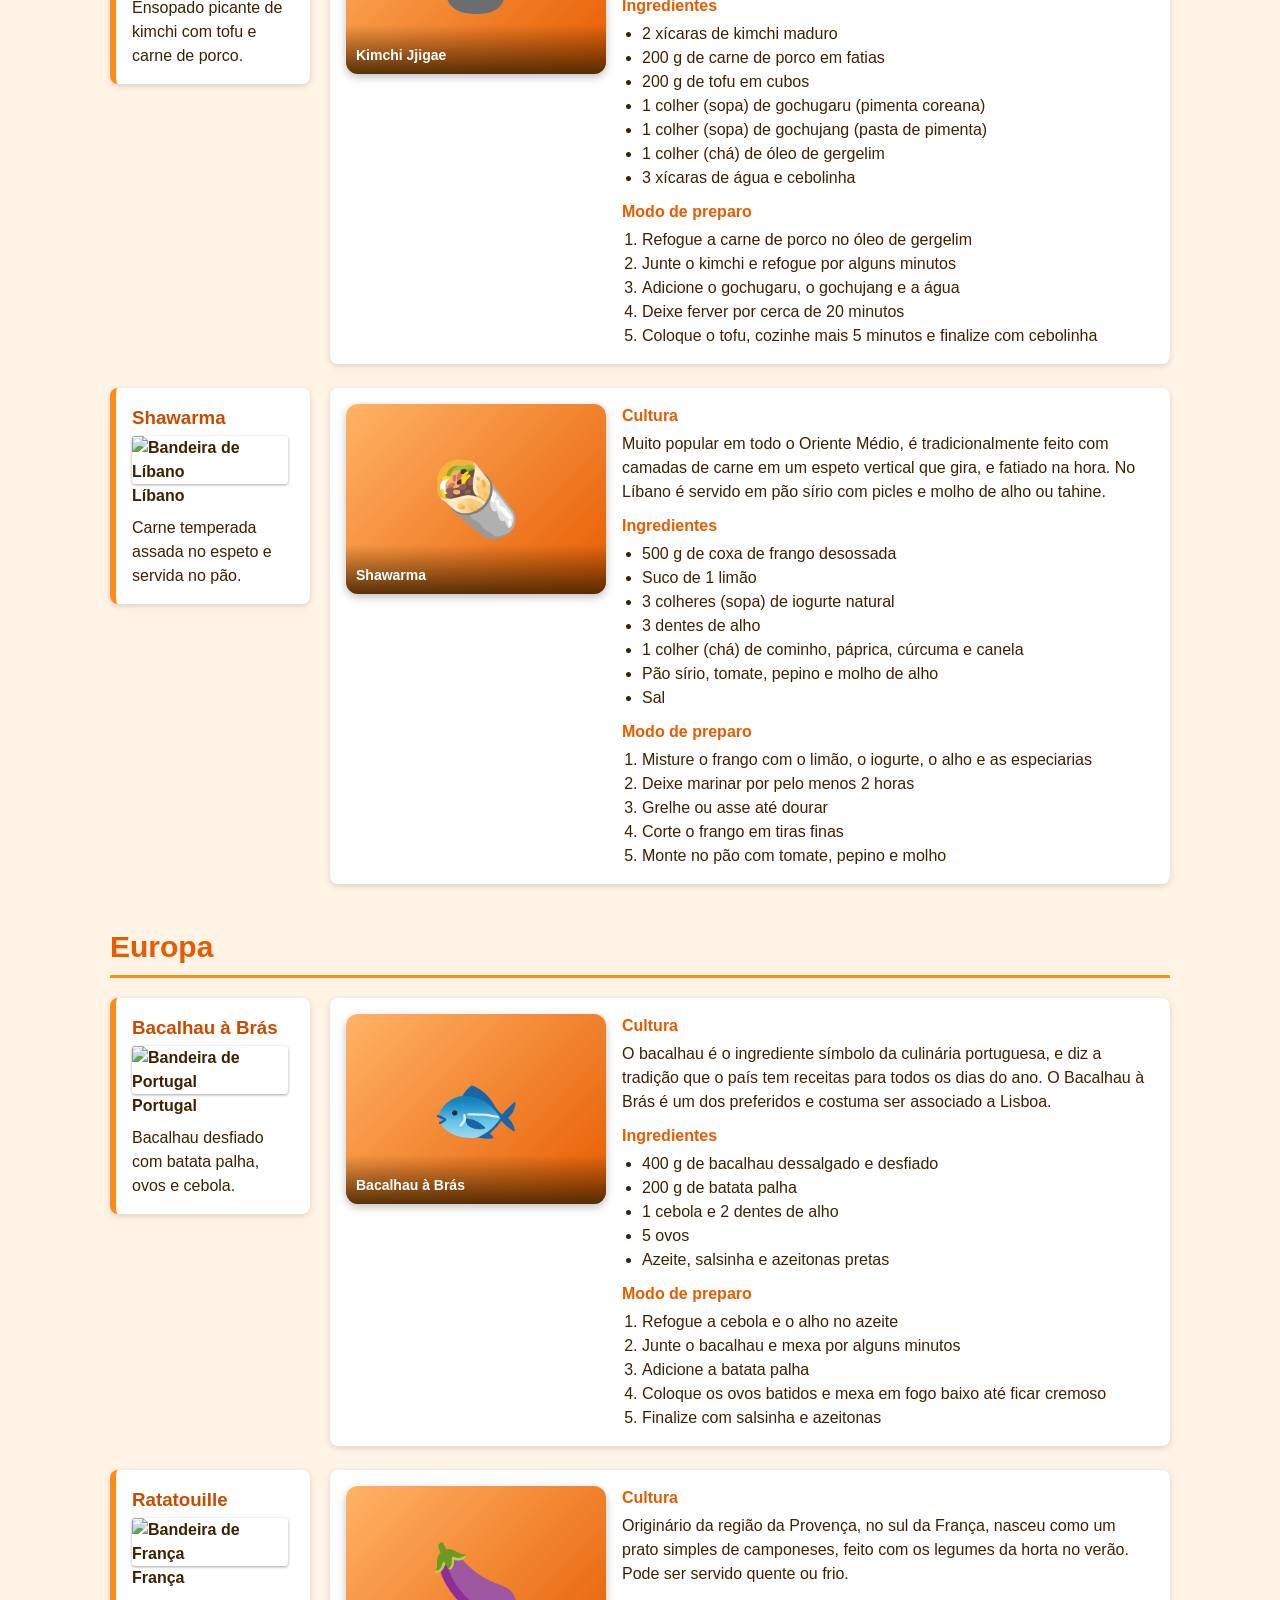
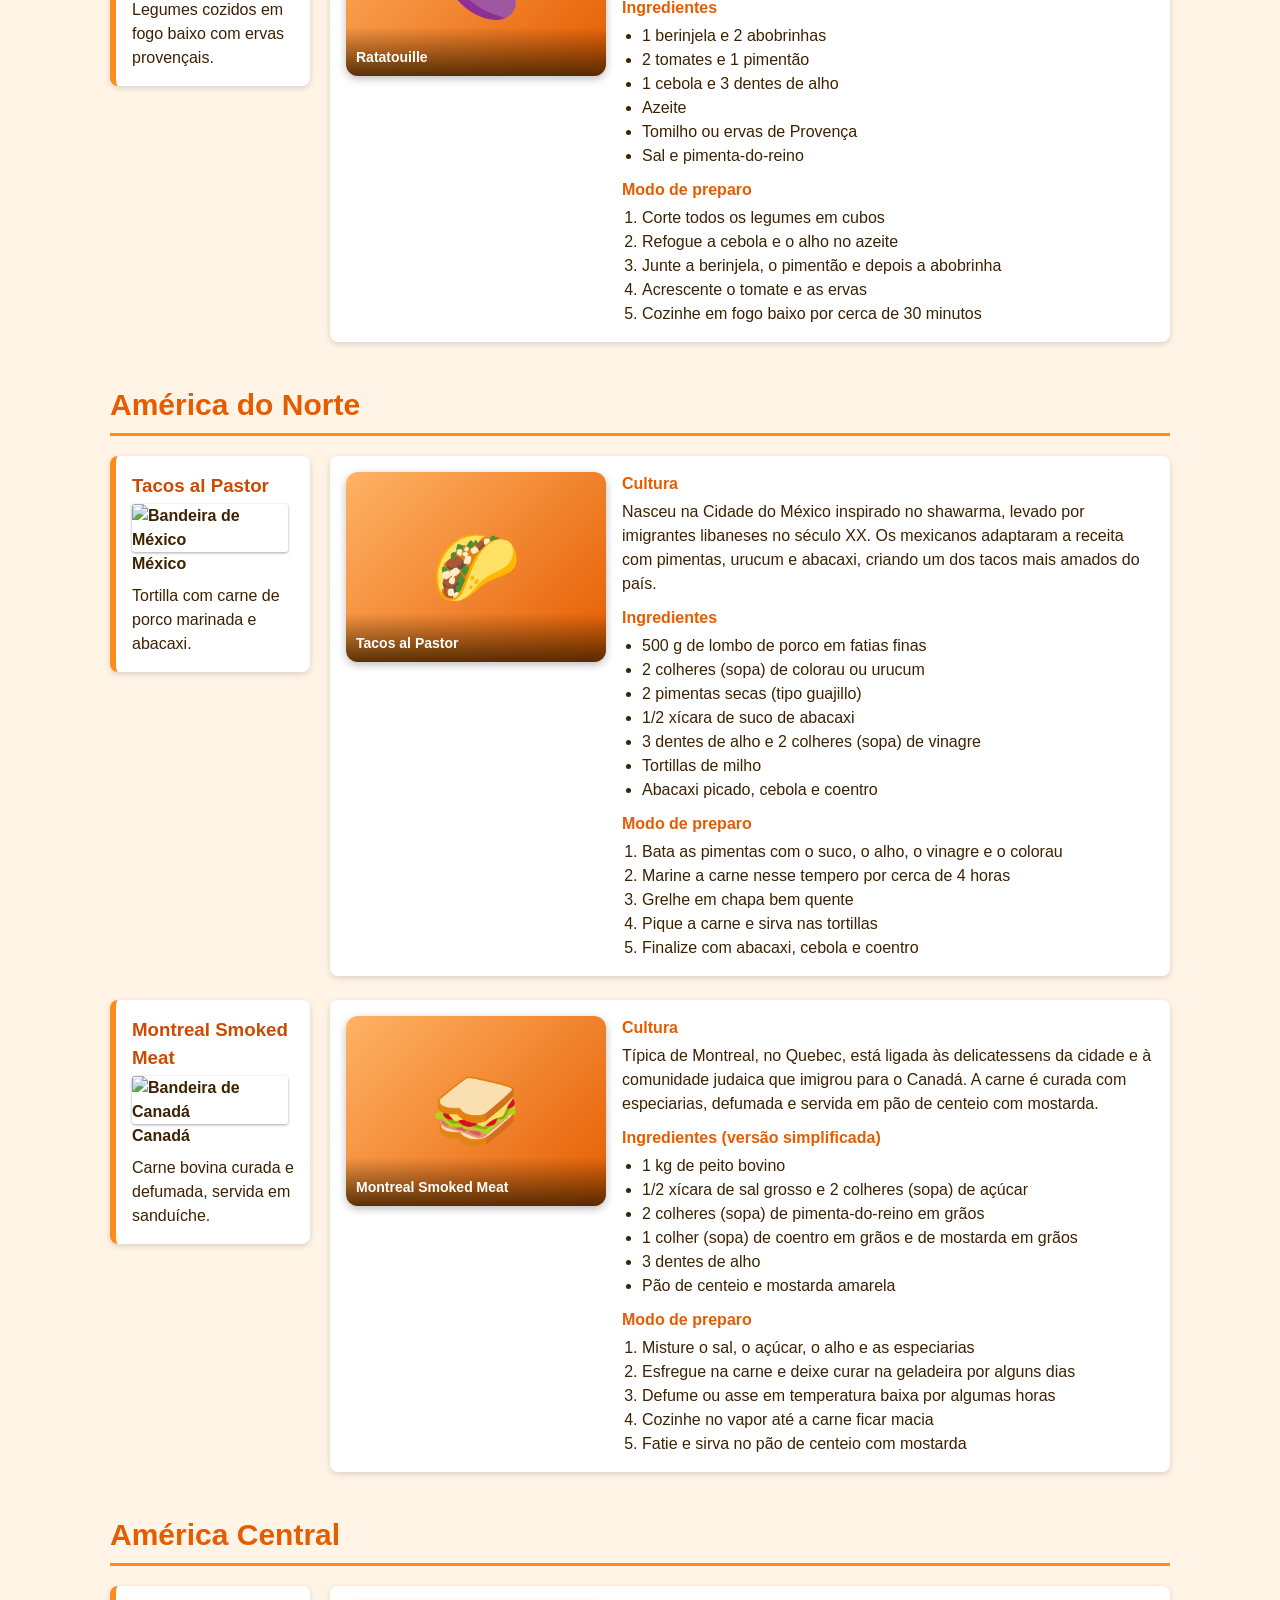
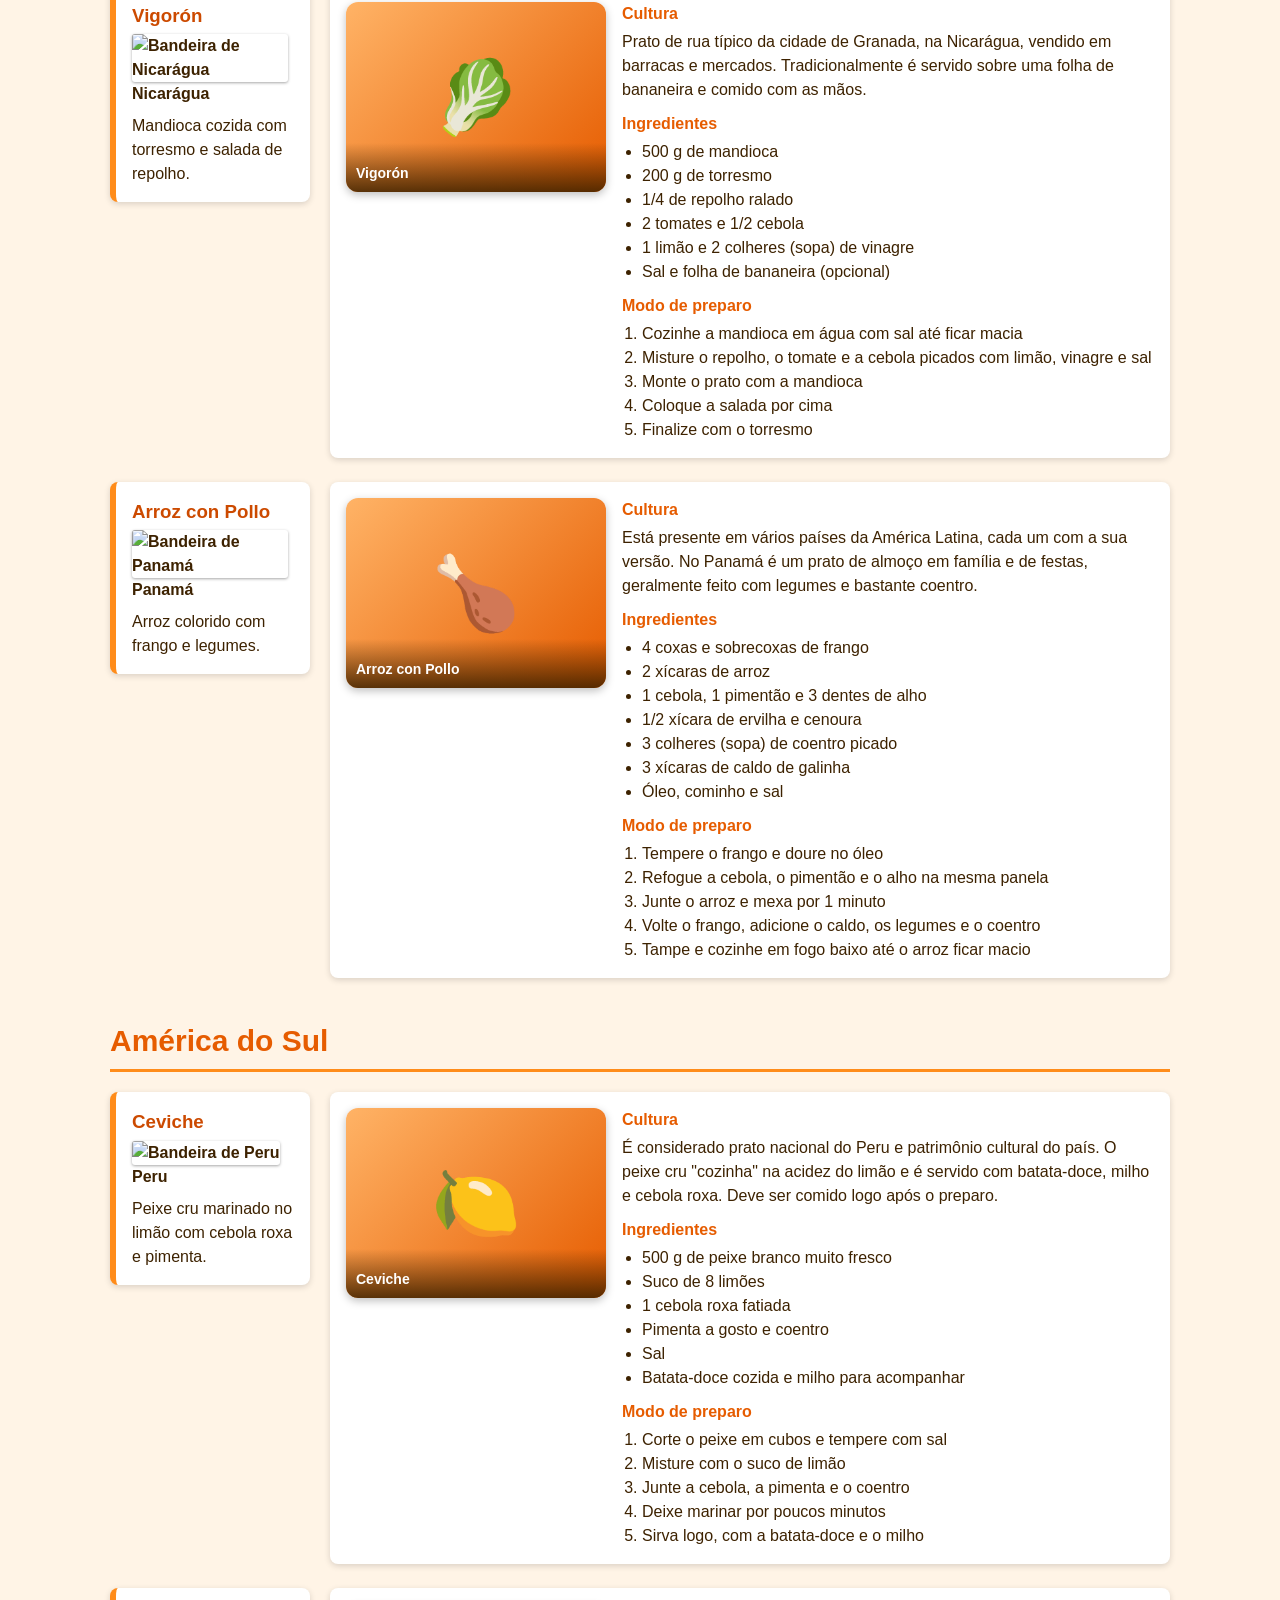
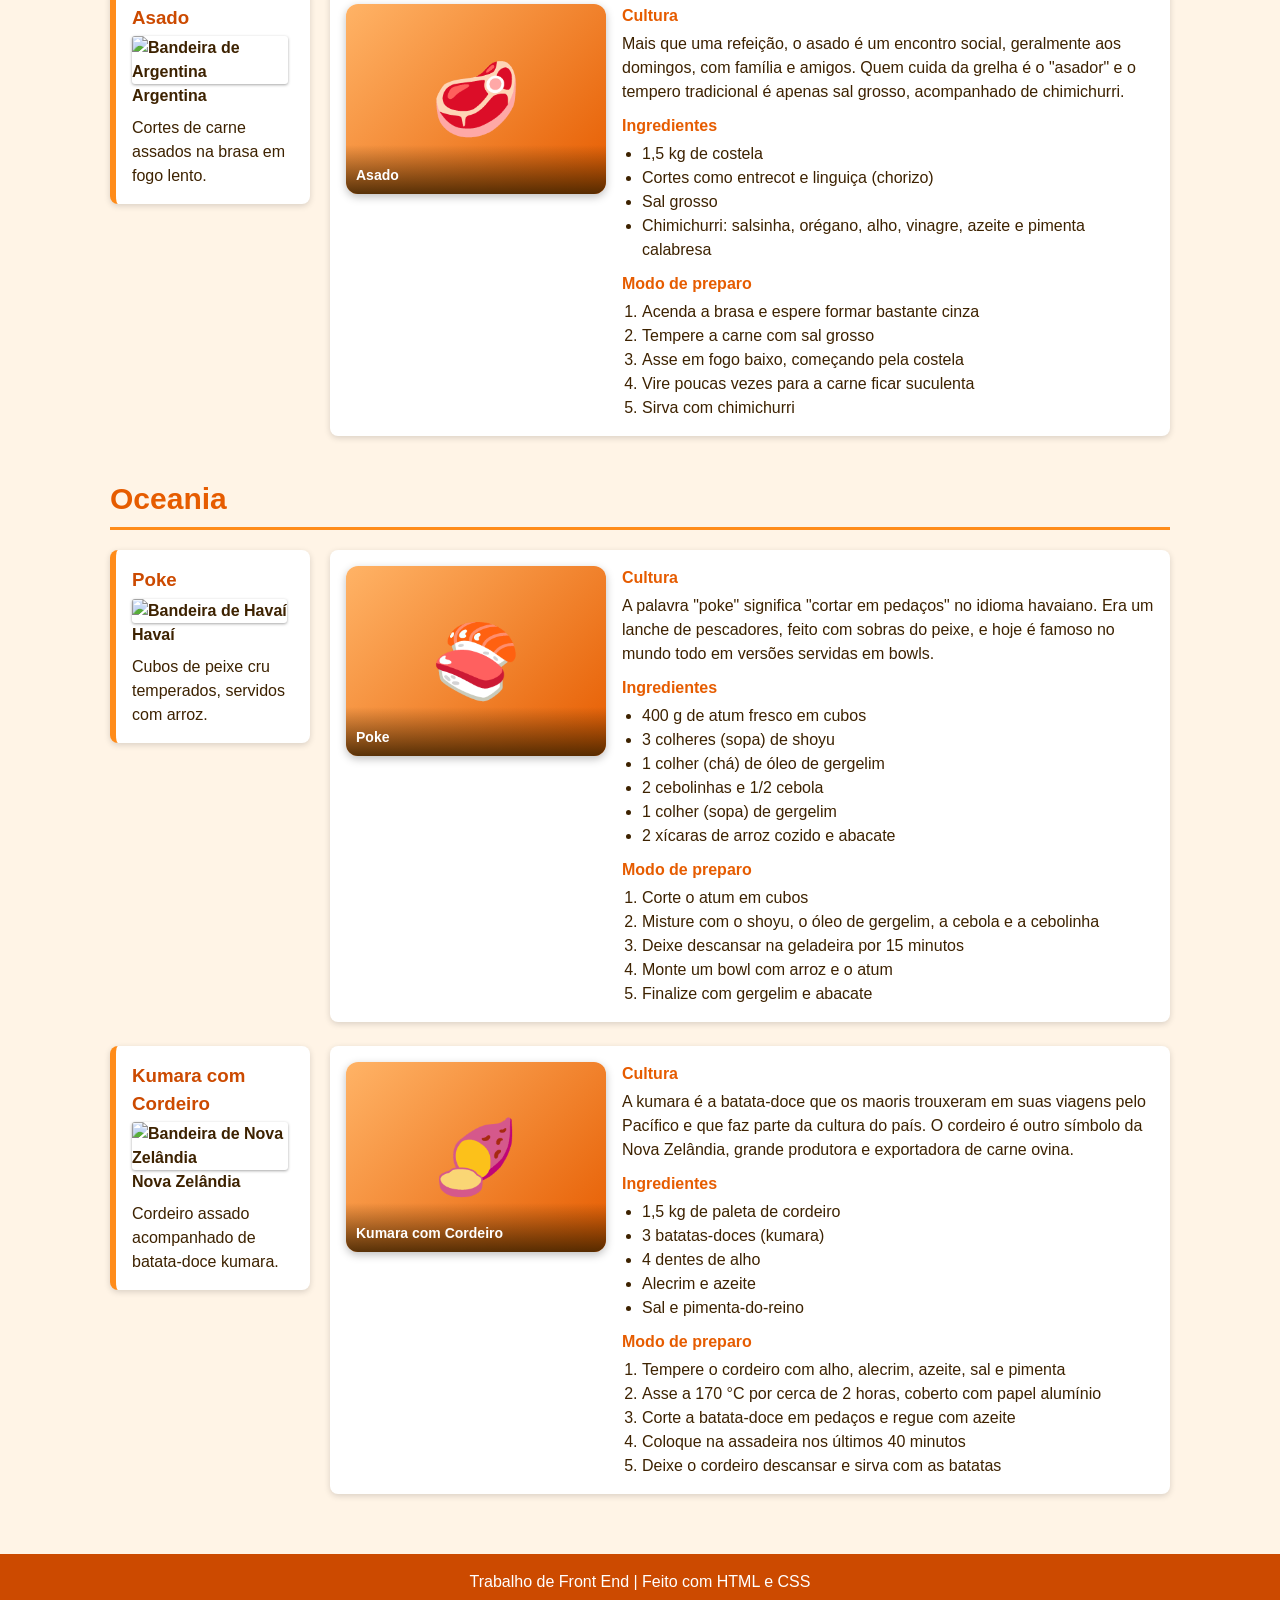
==== commit c19016a5: "versao4" ====
--- a/Versao 3/index.html
+++ b/Versao 3/index.html
@@ -84,15 +84,15 @@
 
       <div class="prato">
         <article class="card">
-          <h3>Tangine de Cordeiro</h3>
+          <h3>Tagine de Cordeiro</h3>
           <p class="pais"><img class="bandeira" src="https://flagcdn.com/w80/ma.png" alt="Bandeira de Marrocos"> Marrocos</p>
           <p>Cordeiro cozido lentamente com especiarias e frutas secas.</p>
         </article>
         <div class="detalhes">
           <figure class="imagem">
             <span class="emoji">🥘</span>
-            <div class="foto" style="background-image: url('img/tangine-cordeiro.jpg');" role="img" aria-label="Foto de Tangine de Cordeiro"></div>
-            <figcaption>Tangine de Cordeiro</figcaption>
+            <div class="foto" style="background-image: url('img/tagine-cordeiro.jpg');" role="img" aria-label="Foto de Tagine de Cordeiro"></div>
+            <figcaption>Tagine de Cordeiro</figcaption>
           </figure>
           <div class="texto">
             <h4>Cultura</h4>
